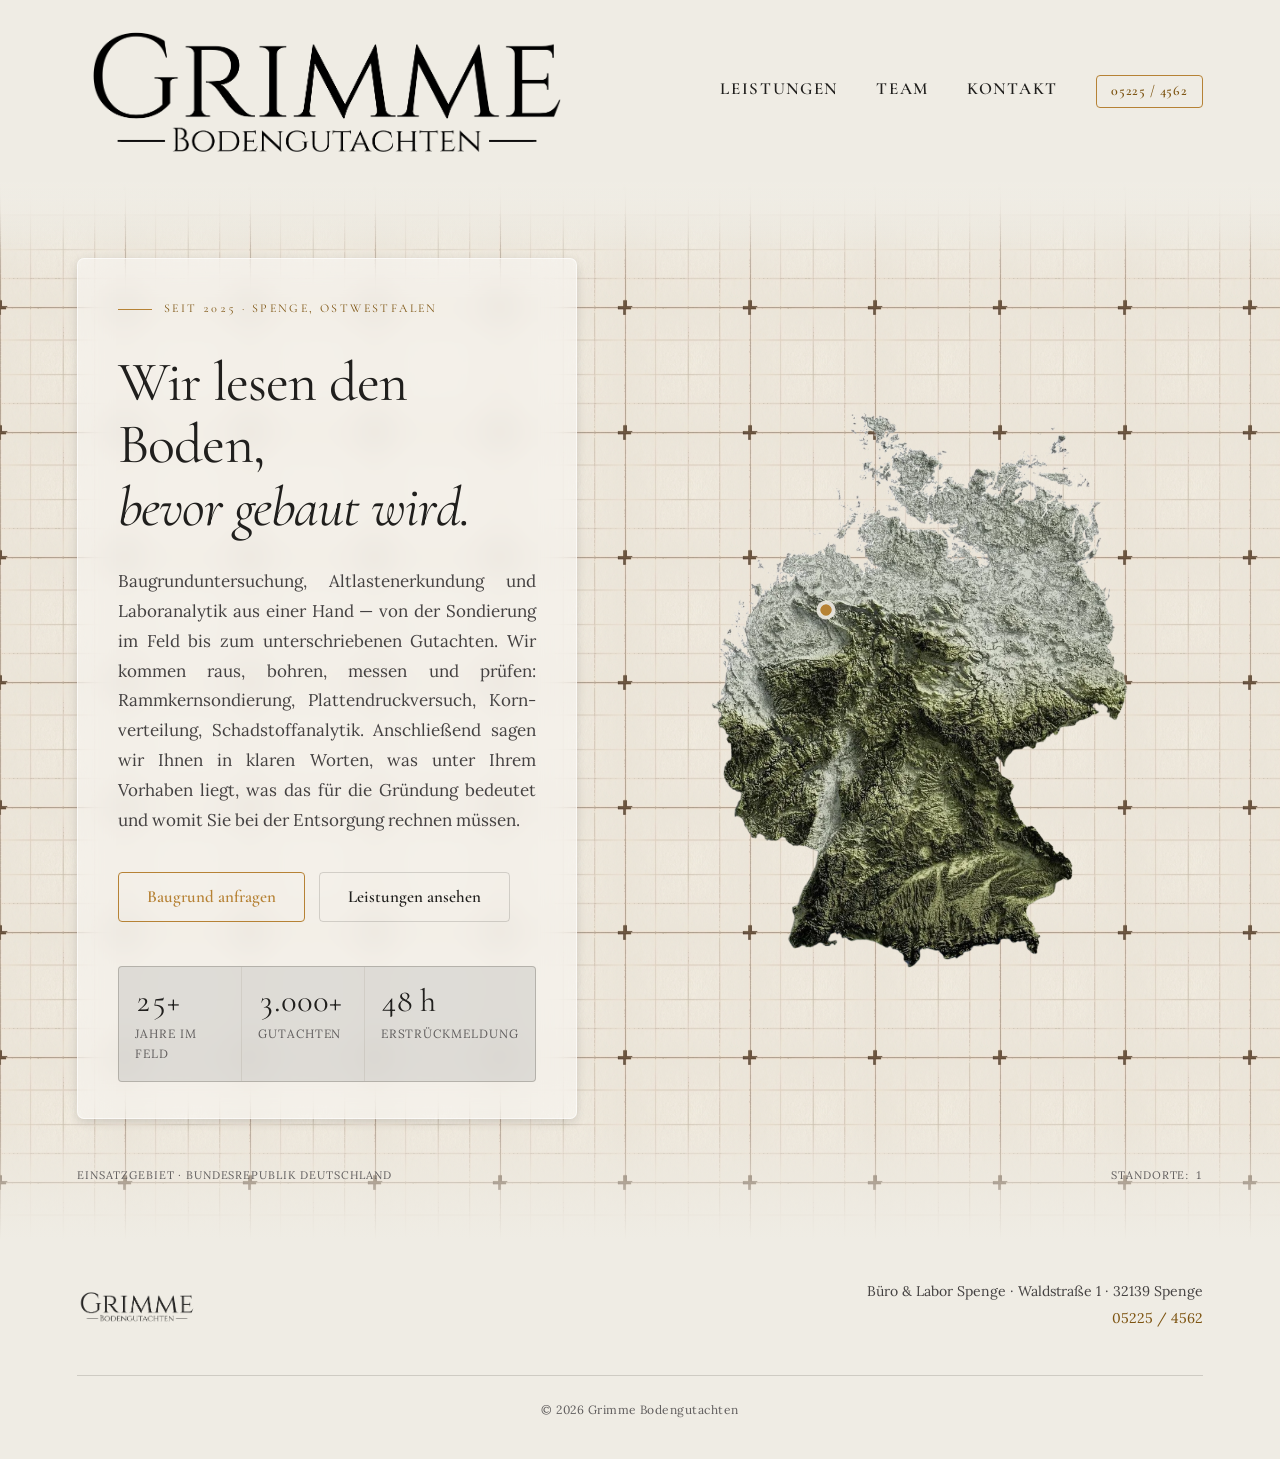
==== index.html @ 7d26dd42 "Initial commit: Grimme Bodengutachten Website" ====
<!DOCTYPE html>
<html lang="de">
<head>
  <meta charset="UTF-8">
  <meta name="viewport" content="width=device-width, initial-scale=1.0">
  <title>Grimme Bodengutachten – Baugrunduntersuchung &amp; Altlastenerkundung in Spenge</title>
  <meta name="description" content="Baugrunduntersuchung, Altlastenerkundung und Laboranalytik aus einer Hand – seit 1998 in Spenge, Ostwestfalen. Rammkernsondierung, Plattendruckversuch, Kornverteilung, Schadstoffanalytik.">

  <link rel="icon" type="image/svg+xml" href="favicon.svg">

  <!-- Google Fonts: Cormorant Garamond (Überschriften) & Lora (Fließtext) -->
  <link rel="preconnect" href="https://fonts.googleapis.com">
  <link rel="preconnect" href="https://fonts.gstatic.com" crossorigin>
  <link href="https://fonts.googleapis.com/css2?family=Cormorant+Garamond:ital,wght@0,400;0,500;0,600;1,400&family=Lora:wght@400;500&display=swap" rel="stylesheet">

  <link rel="stylesheet" href="css/style.css">
</head>
<body>

  <header class="site-header">
    <div class="container header-inner">
      <a href="#" class="logo-link" aria-label="Grimme Bodengutachten – Startseite">
        <img src="Media/logo.png" alt="Grimme Bodengutachten" class="logo-img" width="215" height="63">
      </a>

      <button class="nav-toggle" type="button" aria-label="Menü öffnen" aria-expanded="false" aria-controls="primary-nav">
        <span></span><span></span><span></span>
      </button>

      <nav class="primary-nav" id="primary-nav">
        <a href="#leistungen" class="nav-link">Leistungen</a>
        <a href="#team" class="nav-link">Team</a>
        <a href="#kontakt" class="nav-link">Kontakt</a>
        <a href="tel:052254562" class="btn btn-phone">05225 / 4562</a>
      </nav>
    </div>
  </header>

  <main>
    <section class="hero" id="hero">
      <div class="container hero-grid">

        <div class="hero-content">
          <p class="eyebrow gr-rise" style="animation-delay:80ms">
            <span class="eyebrow-rule" aria-hidden="true"></span>
            Seit 2025 · Spenge, Ostwestfalen
          </p>

          <h1 class="gr-rise" style="animation-delay:140ms">
            Wir lesen den Boden,<br><em>bevor gebaut wird.</em>
          </h1>

          <p class="hero-text gr-rise" style="animation-delay:200ms">
            Baugrunduntersuchung, Altlastenerkundung und Laboranalytik aus einer Hand — von der
            Sondierung im Feld bis zum unterschriebenen Gutachten. Wir kommen raus, bohren, messen
            und prüfen: Rammkernsondierung, Plattendruckversuch, Korn­verteilung, Schadstoffanalytik.
            Anschließend sagen wir Ihnen in klaren Worten, was unter Ihrem Vorhaben liegt, was das
            für die Gründung bedeutet und womit Sie bei der Entsorgung rechnen müssen.
          </p>

          <div class="hero-actions">
            <a href="#kontakt" class="btn btn-primary">Baugrund anfragen</a>
            <a href="#leistungen" class="btn btn-secondary">Leistungen ansehen</a>
          </div>

          <div class="stat-grid gr-rise" style="animation-delay:260ms">
            <div class="stat">
              <div class="stat-value">25+</div>
              <div class="stat-label">Jahre im Feld</div>
            </div>
            <div class="stat">
              <div class="stat-value">3.000+</div>
              <div class="stat-label">Gutachten</div>
            </div>
            <div class="stat">
              <div class="stat-value">48&nbsp;h</div>
              <div class="stat-label">Erstrückmeldung</div>
            </div>
          </div>
        </div>

        <div class="hero-map gr-fade" style="animation-delay:220ms">
          <img src="Media/deutschlandkarte.webp" alt="Topografische Karte Deutschlands – Einsatzgebiet von Grimme Bodengutachten" class="map-image">

          <div class="map-pin-wrap">
            <button type="button" class="map-pin" aria-describedby="pin-tooltip" aria-label="Standort Spenge anzeigen">
              <span class="pin-dot" aria-hidden="true"></span>
              <span class="pin-halo" aria-hidden="true"></span>
            </button>
            <div class="map-tooltip" id="pin-tooltip" role="tooltip">
              <div class="tooltip-label">Büro &amp; Labor</div>
              <div class="tooltip-city">Spenge</div>
              <div class="tooltip-address">Waldstraße 1 · 32139, Spenge</div>
            </div>
          </div>
        </div>
      </div>

      <div class="container hero-meta">
        <span>Einsatzgebiet · Bundesrepublik Deutschland</span>
        <span>Standorte: 1</span>
      </div>
    </section>

    <!--
      Hinweis: Die Abschnitte "Leistungen", "Team" und "Kontakt" sind als
      Navigationsziele bereits verlinkt, aber inhaltlich noch nicht ausgebaut
      (im Originalentwurf gab es nur die Startansicht oben). Hier folgen die
      nächsten Sektionen, sobald Inhalte dafür vorliegen.
    -->
  </main>

  <footer class="site-footer">
    <div class="container footer-inner">
      <div class="footer-brand">
        <img src="Media/logo.png" alt="Grimme Bodengutachten" class="footer-logo">
      </div>
      <div class="footer-contact">
        <p>Büro &amp; Labor Spenge · Waldstraße 1 · 32139 Spenge</p>
        <p><a href="tel:052254562">05225 / 4562</a></p>
      </div>
      <p class="footer-copy">&copy; <span id="year">2026</span> Grimme Bodengutachten</p>
    </div>
  </footer>

  <script src="js/main.js"></script>
</body>
</html>
---- css/style.css ----
/* ==========================================================================
   Grimme Bodengutachten — Stylesheet
   Design-Tokens übernommen aus dem ursprünglichen Entwurf (grimme-landing.html)
   ========================================================================== */

:root {
  /* Farben */
  --color-text: #201f1d;
  --color-accent: #b68235;
  --color-accent-700: #7d5411;
  --color-accent-800: #5a3b0a;
  --color-divider: rgba(32, 31, 29, 0.16);
  --color-surface: #eae9e9;
  --color-canvas: #efece4;
  --color-neutral-700: #605d5d;
  --color-neutral-800: #444141;

  /* Typografie */
  --font-heading: "Cormorant Garamond", Georgia, serif;
  --font-heading-weight: 600;
  --font-body: "Lora", Georgia, serif;

  /* Abstände */
  --space-1: 4px;
  --space-2: 9px;
  --space-3: 14px;
  --space-4: 18px;
  --space-6: 28px;
  --space-8: 37px;

  /* Radien & Schatten */
  --radius-sm: 2px;
  --radius-md: 4px;
  --radius-lg: 7px;
  --shadow-md: 0 3px 10px rgba(45, 43, 43, 0.16);
  --shadow-lg: 0 12px 32px rgba(45, 43, 43, 0.22);

  --container-width: 1190px;
  --text-block-width: 500px;
}

/* ---------------------------------- Reset -------------------------------- */
*, *::before, *::after { box-sizing: border-box; }
html { -webkit-text-size-adjust: 100%; }
body {
  margin: 0;
  background: var(--color-canvas);
  color: var(--color-text);
  font-family: var(--font-body);
  font-size: 16px;
  line-height: 1.6;
}
img { max-width: 100%; display: block; }
h1, h2, h3, h4 {
  font-family: var(--font-heading);
  font-weight: var(--font-heading-weight);
  line-height: 1.12;
  letter-spacing: -0.015em;
  margin: 0 0 var(--space-2);
}
p { margin: 0 0 var(--space-3); }
a { color: var(--color-accent-700); text-decoration: none; }
a:hover { color: var(--color-accent-800); }
:focus-visible { outline: 2px solid var(--color-accent); outline-offset: 2px; }
::selection { background: rgba(182, 130, 53, 0.3); }

.container {
  width: 100%;
  max-width: var(--container-width);
  margin: 0 auto;
  padding: 0 32px;
}

@media (prefers-reduced-motion: reduce) {
  *, *::before, *::after {
    animation-duration: 1ms !important;
    animation-delay: 0ms !important;
    transition-duration: 1ms !important;
  }
}

/* ---------------------------------- Buttons ------------------------------ */
.btn {
  display: inline-flex;
  align-items: center;
  justify-content: center;
  gap: 6px;
  cursor: pointer;
  text-decoration: none;
  font-family: var(--font-heading);
  font-weight: var(--font-heading-weight);
  font-size: 17px;
  line-height: 1.2;
  color: var(--color-text);
  background: transparent;
  border: 1px solid transparent;
  padding: var(--space-3) var(--space-6);
  border-radius: var(--radius-md);
  transition: background-color 160ms cubic-bezier(0.23, 1, 0.32, 1),
              transform 160ms cubic-bezier(0.23, 1, 0.32, 1);
}
.btn:active { transform: scale(0.97); }

.btn-primary { color: var(--color-accent); border-color: var(--color-accent); }
.btn-primary:hover { background: rgba(182, 130, 53, 0.12); color: var(--color-accent); }

.btn-secondary { border-color: var(--color-divider); }
.btn-secondary:hover { background: rgba(32, 31, 29, 0.07); }

.btn-phone {
  font-size: 14px;
  letter-spacing: 0.06em;
  color: var(--color-accent-700);
  border: 1px solid var(--color-accent);
  border-radius: var(--radius-md);
  padding: 7px 14px;
  white-space: nowrap;
}
.btn-phone:hover { background: rgba(182, 130, 53, 0.12); }

/* ---------------------------------- Header ------------------------------- */
.site-header {
  position: sticky;
  top: 0;
  z-index: 20;
  background: var(--color-canvas);
}
.site-header::after {
  content: "";
  position: absolute;
  top: 100%;
  left: 0;
  right: 0;
  height: 64px;
  background: linear-gradient(to bottom, rgba(239, 236, 228, 1) 0%, rgba(239, 236, 228, 0) 100%);
  pointer-events: none;
}
.header-inner {
  display: flex;
  align-items: center;
  justify-content: space-between;
  gap: var(--space-4);
  padding-top: 18px;
  padding-bottom: 18px;
  transition: padding 260ms cubic-bezier(0.23, 1, 0.32, 1);
}
.logo-link { display: block; flex-shrink: 1; min-width: 0; }
.logo-img {
  width: var(--text-block-width);
  height: auto;
  max-width: 100%;
  mix-blend-mode: multiply;
  transition: width 260ms cubic-bezier(0.23, 1, 0.32, 1);
}

/* Kompakter Zustand beim Scrollen: der Header bleibt sticky oben, nimmt
   dann aber deutlich weniger von der Bildschirmhöhe ein. */
.site-header.is-scrolled .header-inner {
  padding-top: 10px;
  padding-bottom: 10px;
}
.site-header.is-scrolled .logo-img {
  width: 210px;
}

.primary-nav {
  display: flex;
  align-items: center;
  gap: 38px;
  flex-shrink: 0; /* nie umbrechen/quetschen – stattdessen schrumpft das Logo */
}
.nav-link {
  color: var(--color-text);
  font-family: var(--font-heading);
  font-weight: 600;
  font-size: 17px;
  letter-spacing: 0.1em;
  text-transform: uppercase;
  padding-bottom: 4px;
  border-bottom: 1px solid transparent;
  white-space: nowrap;
  transition: border-color 160ms ease, color 160ms ease;
}
.nav-link:hover {
  color: var(--color-accent-700);
  border-bottom-color: var(--color-accent);
}

.nav-toggle {
  display: none;
  flex-direction: column;
  justify-content: center;
  gap: 5px;
  width: 40px;
  height: 40px;
  padding: 0;
  border: 1px solid var(--color-divider);
  border-radius: var(--radius-md);
  background: transparent;
  cursor: pointer;
}
.nav-toggle span {
  display: block;
  width: 20px;
  height: 1px;
  margin: 0 auto;
  background: var(--color-text);
  transition: transform 160ms ease, opacity 160ms ease;
}
.nav-toggle[aria-expanded="true"] span:nth-child(1) { transform: translateY(6px) rotate(45deg); }
.nav-toggle[aria-expanded="true"] span:nth-child(2) { opacity: 0; }
.nav-toggle[aria-expanded="true"] span:nth-child(3) { transform: translateY(-6px) rotate(-45deg); }

/* ---------------------------------- Hero --------------------------------- */
.hero {
  position: relative;
  padding-top: 76px;
  padding-bottom: 56px;
  background-image:
    linear-gradient(
      to bottom,
      var(--color-canvas) 0%,
      transparent 96px,
      transparent calc(100% - 120px),
      var(--color-canvas) 100%
    ),
    url("../Media/paper-texture.png");
  background-repeat: no-repeat, repeat;
  background-size: 100% 100%, 125px auto;
  overflow: hidden;
}
.hero-grid {
  display: grid;
  grid-template-columns: minmax(0, var(--text-block-width)) 1fr;
  gap: 64px;
  align-items: start;
}

/* Milchglas-Panel hinter dem Text: hebt die Textspalte vom karierten
   Hintergrund ab und verbessert die Lesbarkeit, ohne die Textur zu verdecken. */
.hero-content {
  background: rgba(255, 255, 255, 0.42);
  backdrop-filter: blur(16px);
  -webkit-backdrop-filter: blur(16px);
  border: 1px solid rgba(255, 255, 255, 0.6);
  border-radius: var(--radius-lg);
  padding: 40px 40px 36px;
  box-shadow: var(--shadow-md);
}

.eyebrow {
  display: flex;
  align-items: center;
  gap: 12px;
  margin-bottom: 32px;
  font-family: var(--font-heading);
  font-size: 12px;
  letter-spacing: 0.2em;
  text-transform: uppercase;
  color: var(--color-accent-700);
  font-feature-settings: "tnum";
}
.eyebrow-rule { width: 34px; height: 1px; background: var(--color-accent); }

.hero-content h1 {
  font-weight: 400;
  font-size: 56px;
  margin-bottom: 28px;
}
.hero-content h1 em { font-weight: 400; font-style: italic; }

.hero-text {
  max-width: var(--text-block-width);
  text-align: justify;
  hyphens: auto;
  font-size: 17px;
  line-height: 1.76;
  color: var(--color-neutral-800);
  margin-bottom: 36px;
}

.hero-actions {
  display: flex;
  flex-wrap: wrap;
  gap: var(--space-3);
  margin-bottom: 44px;
}

.stat-grid {
  display: grid;
  grid-template-columns: repeat(3, 1fr);
  max-width: var(--text-block-width);
  gap: 1px;
  background: var(--color-divider);
  border: 1px solid var(--color-divider);
  border-radius: var(--radius-md);
  overflow: hidden;
}
.stat { background: rgba(255, 255, 255, 0.28); padding: 18px 16px; }
.stat-value {
  font-family: var(--font-heading);
  font-size: 32px;
  line-height: 1;
  font-weight: 400;
  font-feature-settings: "tnum";
}
.stat-label {
  font-size: 12px;
  letter-spacing: 0.08em;
  text-transform: uppercase;
  color: var(--color-neutral-700);
  margin-top: 7px;
}

/* Karten-Visual */
.hero-map {
  position: relative;
  align-self: center;
}
.map-image { width: 100%; height: auto; }

.map-pin-wrap {
  position: absolute;
  left: 29%;
  top: 34%;
}
.map-pin {
  position: relative;
  width: 44px;
  height: 44px;
  margin: 0;
  padding: 0;
  border: 0;
  background: transparent;
  cursor: pointer;
  border-radius: 50%;
}
.pin-dot {
  position: absolute;
  left: 50%;
  top: 50%;
  width: 11px;
  height: 11px;
  border-radius: 50%;
  background: var(--color-accent);
  box-shadow: 0 0 0 4px rgba(239, 236, 228, 0.9);
  transform: translate(-50%, -50%);
}
.pin-halo {
  position: absolute;
  left: 50%;
  top: 50%;
  width: 11px;
  height: 11px;
  border-radius: 50%;
  border: 1px solid var(--color-accent);
  transform: translate(-50%, -50%);
  animation: gr-halo 2.6s cubic-bezier(0.23, 1, 0.32, 1) 1.4s infinite;
  pointer-events: none;
}

.map-tooltip {
  position: absolute;
  left: 36px;
  bottom: 32px;
  width: 230px;
  pointer-events: none;
  transform-origin: 0 100%;
  transition: opacity 180ms cubic-bezier(0.23, 1, 0.32, 1),
              transform 180ms cubic-bezier(0.23, 1, 0.32, 1);
  opacity: 0;
  transform: scale(0.96);
}
.map-pin-wrap:hover .map-tooltip,
.map-pin:focus-visible ~ .map-tooltip,
.map-pin-wrap.is-open .map-tooltip {
  opacity: 1;
  transform: scale(1);
}
.map-tooltip > div:first-child { margin-top: 0; }
.map-tooltip {
  /* Gleiche Milchglas-Optik wie das .hero-content-Panel: runde Kanten,
     halbtransparentes Weiß + Blur statt einer flachen Fläche. */
  background: rgba(255, 255, 255, 0.55);
  backdrop-filter: blur(16px);
  -webkit-backdrop-filter: blur(16px);
  border: 1px solid rgba(255, 255, 255, 0.6);
  border-radius: var(--radius-lg);
  box-shadow: var(--shadow-md);
  padding: 13px 16px 14px;
}
.tooltip-label {
  font-size: 11px;
  letter-spacing: 0.18em;
  text-transform: uppercase;
  color: var(--color-accent-700);
  margin-bottom: 5px;
}
.tooltip-city { font-family: var(--font-heading); font-size: 22px; line-height: 1.1; }
.tooltip-address {
  margin-top: 9px;
  padding-top: 9px;
  border-top: 1px solid var(--color-divider);
  font-size: 13px;
  color: var(--color-neutral-700);
  font-feature-settings: "tnum";
}

.hero-meta {
  display: flex;
  justify-content: space-between;
  margin-top: 48px;
  font-size: 11px;
  letter-spacing: 0.08em;
  text-transform: uppercase;
  color: var(--color-neutral-700);
}
.hero-meta span:last-child { font-feature-settings: "tnum"; }

/* Eintritts-Animationen */
.gr-rise, .gr-fade { animation-fill-mode: both; animation-duration: 620ms; animation-timing-function: cubic-bezier(0.23, 1, 0.32, 1); }
.gr-rise { animation-name: gr-rise; }
.gr-fade { animation-name: gr-fade; animation-duration: 700ms; }

@keyframes gr-rise { from { opacity: 0; transform: translateY(14px); } to { opacity: 1; transform: translateY(0); } }
@keyframes gr-fade { from { opacity: 0; } to { opacity: 1; } }
@keyframes gr-halo {
  0% { transform: translate(-50%, -50%) scale(0.7); opacity: 0.55; }
  70%, 100% { transform: translate(-50%, -50%) scale(2.6); opacity: 0; }
}

/* ---------------------------------- Footer ------------------------------- */
.site-footer {
  padding: 40px 0;
}
.footer-inner {
  display: flex;
  flex-wrap: wrap;
  align-items: center;
  justify-content: space-between;
  gap: var(--space-4);
}
.footer-logo { width: 120px; height: auto; mix-blend-mode: multiply; opacity: 0.85; }
.footer-contact { font-size: 14px; color: var(--color-neutral-800); text-align: right; }
.footer-contact p { margin: 0 0 4px; }
.footer-copy {
  width: 100%;
  margin: 24px 0 0;
  padding-top: 24px;
  border-top: 1px solid var(--color-divider);
  font-size: 12px;
  letter-spacing: 0.04em;
  color: var(--color-neutral-700);
  text-align: center;
}

/* ---------------------------------- Responsive --------------------------- */
@media (max-width: 1024px) {
  .hero-grid { grid-template-columns: minmax(0, 460px) 1fr; gap: 40px; }
  .hero-content h1 { font-size: 46px; }
}

@media (max-width: 860px) {
  .nav-toggle { display: flex; }
  .primary-nav {
    position: absolute;
    top: 100%;
    left: 0;
    right: 0;
    z-index: 2; /* über dem .site-header::after-Verlauf, sonst wäscht
                   dieser den obersten Menüpunkt aus */
    display: none;
    flex-direction: column;
    align-items: flex-start;
    gap: var(--space-4);
    /* Kein harter Rand: der Hintergrund selbst blendet unten in
       transparent aus, damit die Panel-Kante in die Karo-Textur
       darunter ausläuft statt abrupt zu enden. */
    background-image: linear-gradient(
      to bottom,
      var(--color-canvas) 0%,
      var(--color-canvas) calc(100% - 56px),
      transparent 100%
    );
    padding: var(--space-4) 32px 80px;
  }
  .primary-nav.is-open { display: flex; }
  .header-inner { position: relative; }

  .hero-grid { grid-template-columns: 1fr; }
  .hero-map { order: -1; max-width: 420px; margin: 0 auto 8px; }
  .hero-content h1 { font-size: 40px; }
  .hero-text { text-align: left; }
}

@media (max-width: 560px) {
  .container { padding: 0 20px; }
  .hero { padding-top: 40px; }
  .hero-content h1 { font-size: 34px; }
  .stat-grid { grid-template-columns: 1fr; }
  .hero-actions { flex-direction: column; align-items: stretch; }
  .hero-actions .btn { text-align: center; }
  .footer-contact { text-align: left; }
  .footer-inner { justify-content: flex-start; }
}
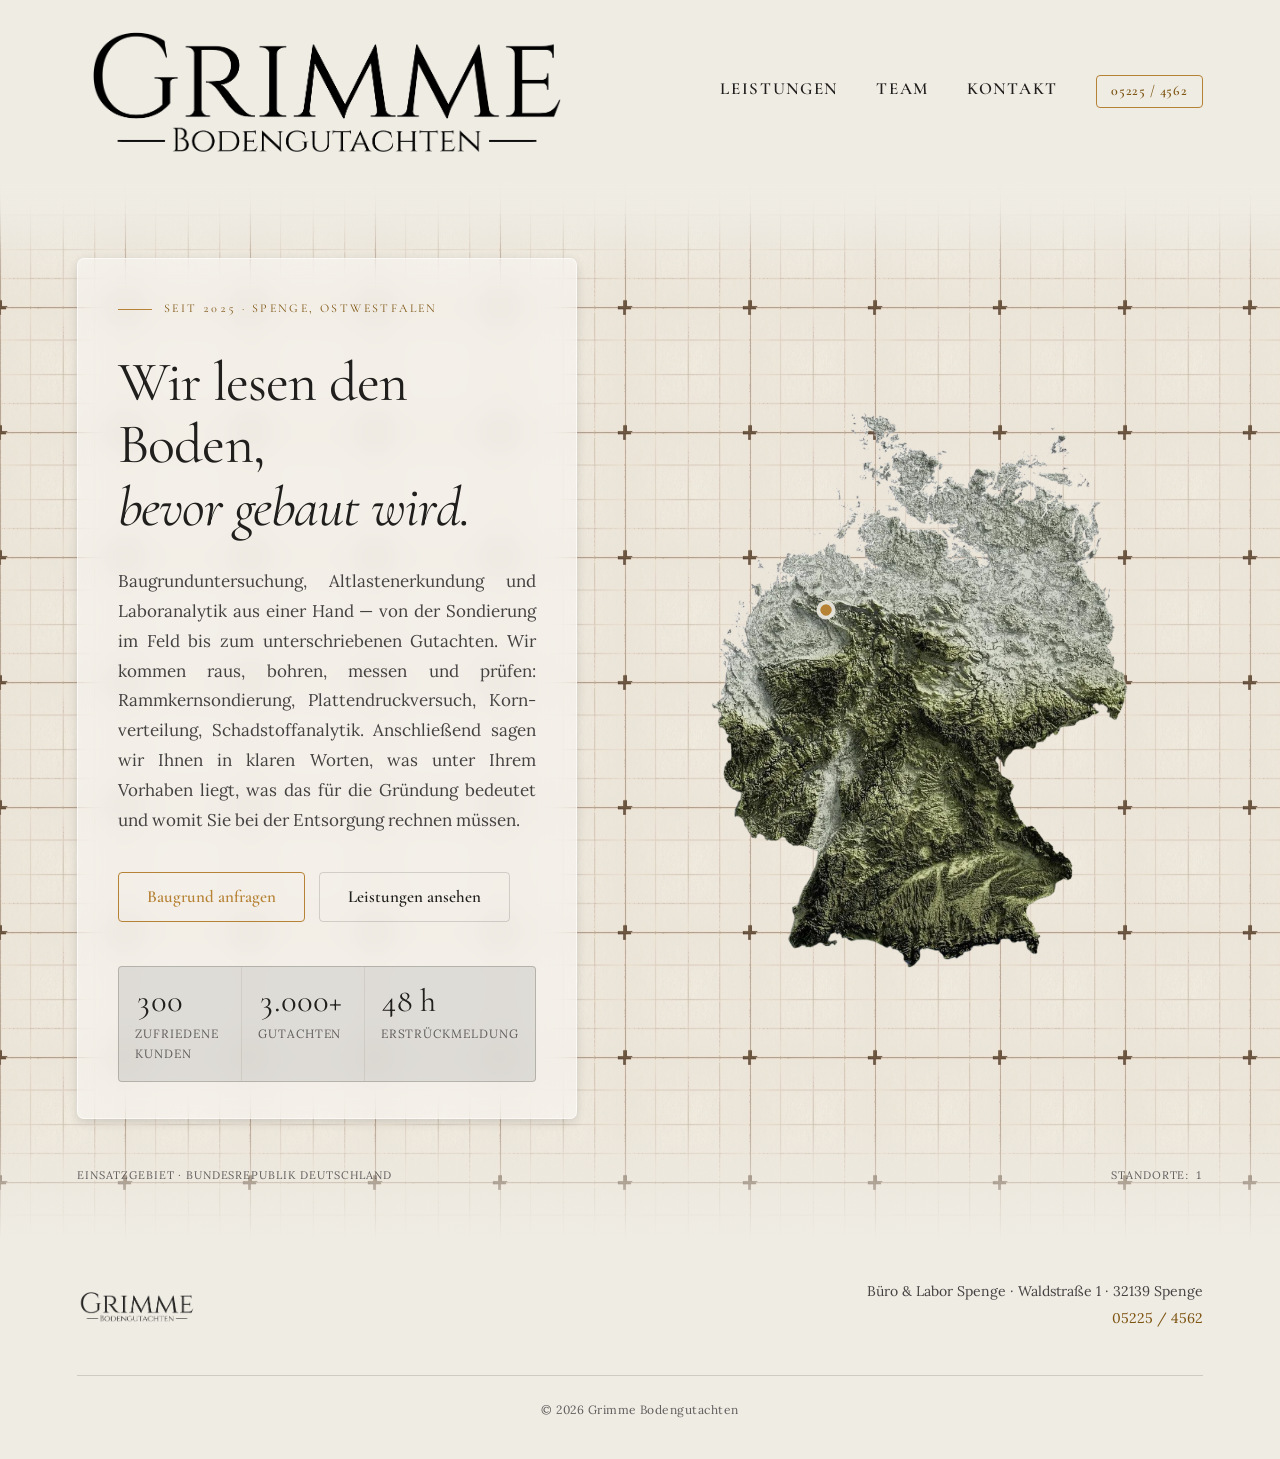
==== commit ea9780f7: "Update index.html Text Anapssung Kunden" ====
--- a/index.html
+++ b/index.html
@@ -65,8 +65,8 @@
 
           <div class="stat-grid gr-rise" style="animation-delay:260ms">
             <div class="stat">
-              <div class="stat-value">25+</div>
-              <div class="stat-label">Jahre im Feld</div>
+              <div class="stat-value">300</div>
+              <div class="stat-label">Zufriedene Kunden</div>
             </div>
             <div class="stat">
               <div class="stat-value">3.000+</div>
--- a/css/style.css
+++ b/css/style.css
@@ -345,6 +345,19 @@
   background: var(--color-accent);
   box-shadow: 0 0 0 4px rgba(239, 236, 228, 0.9);
   transform: translate(-50%, -50%);
+  transition: transform 160ms cubic-bezier(0.23, 1, 0.32, 1);
+  animation: gr-pin-pulse 2.2s ease-in-out infinite;
+}
+/* Deutlicheres Press-Feedback als reines :hover, das auf Touch-Geräten
+   ohnehin nicht greift – Bewegung pausiert für den Moment des Antippens. */
+.map-pin:hover .pin-dot,
+.map-pin:focus-visible .pin-dot {
+  animation-play-state: paused;
+  transform: translate(-50%, -50%) scale(1.25);
+}
+.map-pin:active .pin-dot {
+  animation-play-state: paused;
+  transform: translate(-50%, -50%) scale(0.85);
 }
 .pin-halo {
   position: absolute;
@@ -427,6 +440,10 @@
 @keyframes gr-halo {
   0% { transform: translate(-50%, -50%) scale(0.7); opacity: 0.55; }
   70%, 100% { transform: translate(-50%, -50%) scale(2.6); opacity: 0; }
+}
+@keyframes gr-pin-pulse {
+  0%, 100% { transform: translate(-50%, -50%) scale(1); }
+  50% { transform: translate(-50%, -50%) scale(1.22); }
 }
 
 /* ---------------------------------- Footer ------------------------------- */
@@ -460,8 +477,24 @@
   .hero-content h1 { font-size: 46px; }
 }
 
+/* In diesem schmalen Zwischenbereich ist die Kartenspalte proportional
+   breit genug, dass der Pin weit rechts landet und das Standort-Feld
+   (230px, siehe .map-tooltip) sonst über den Rand hinausragt. */
+@media (min-width: 861px) and (max-width: 920px) {
+  .map-tooltip { left: 16px; width: 150px; }
+}
+
 @media (max-width: 860px) {
-  .nav-toggle { display: flex; }
+  /* Ganz oben (ungescrollt) ist der Menü-Button noch unsichtbar, damit
+     das Logo mittig steht. Sobald der Header in den kompakten
+     is-scrolled-Zustand wechselt, taucht der Button rechts auf und das
+     Logo rückt dafür nach links – siehe js/main.js applyScrolledState(). */
+  .nav-toggle { display: none; }
+  .header-inner { justify-content: center; }
+
+  .site-header.is-scrolled .nav-toggle { display: flex; }
+  .site-header.is-scrolled .header-inner { justify-content: space-between; }
+
   .primary-nav {
     position: absolute;
     top: 100%;
@@ -502,4 +535,11 @@
   .hero-actions .btn { text-align: center; }
   .footer-contact { text-align: left; }
   .footer-inner { justify-content: flex-start; }
-}
+
+  /* Das Standort-Feld ist absolut zum Pin positioniert – auf schmalen
+     Screens reicht sein fester Wert (230px) bis dicht an den
+     Webseitenrand. Schmaler machen und über max-width zusätzlich an
+     die Viewport-Breite koppeln, damit auch auf sehr kleinen Handys
+     ein Abstand zum Rand bleibt. */
+  .map-tooltip { left: 16px; width: 150px; max-width: calc(100vw - 48px); }
+}
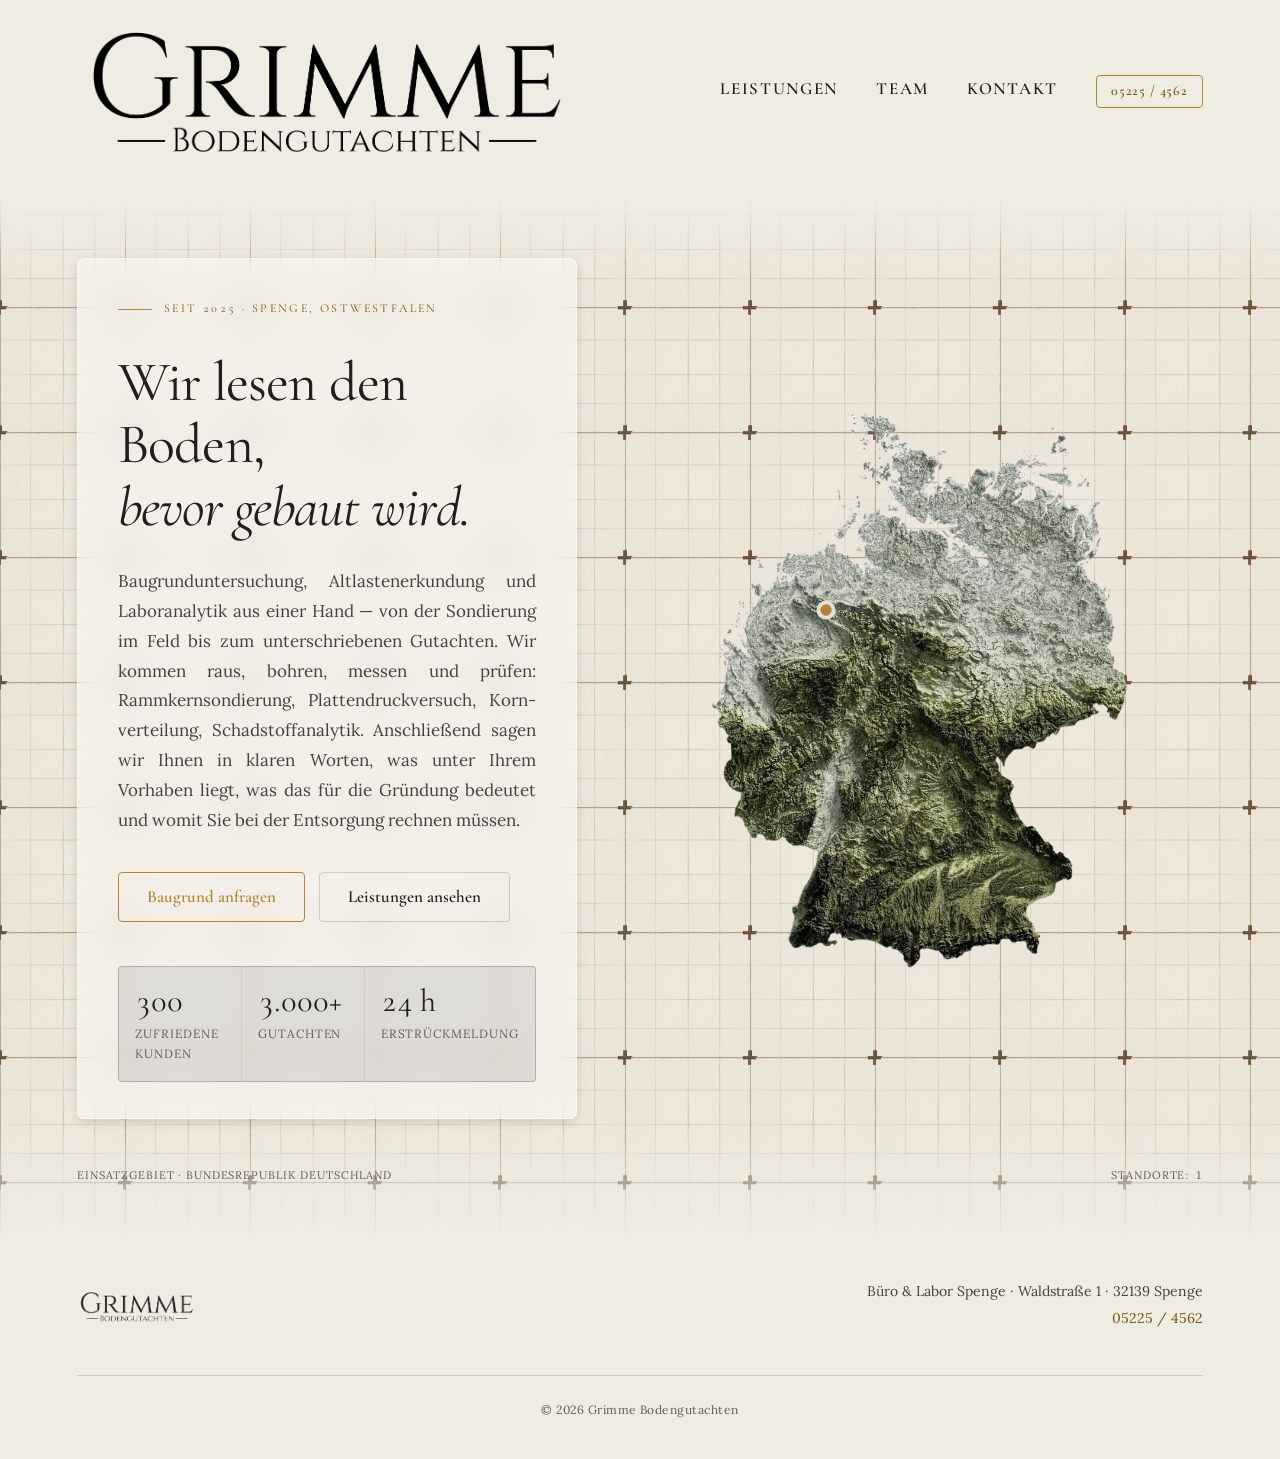
==== commit 6009028d: "Update index.html" ====
--- a/index.html
+++ b/index.html
@@ -73,7 +73,7 @@
               <div class="stat-label">Gutachten</div>
             </div>
             <div class="stat">
-              <div class="stat-value">48&nbsp;h</div>
+              <div class="stat-value">24&nbsp;h</div>
               <div class="stat-label">Erstrückmeldung</div>
             </div>
           </div>
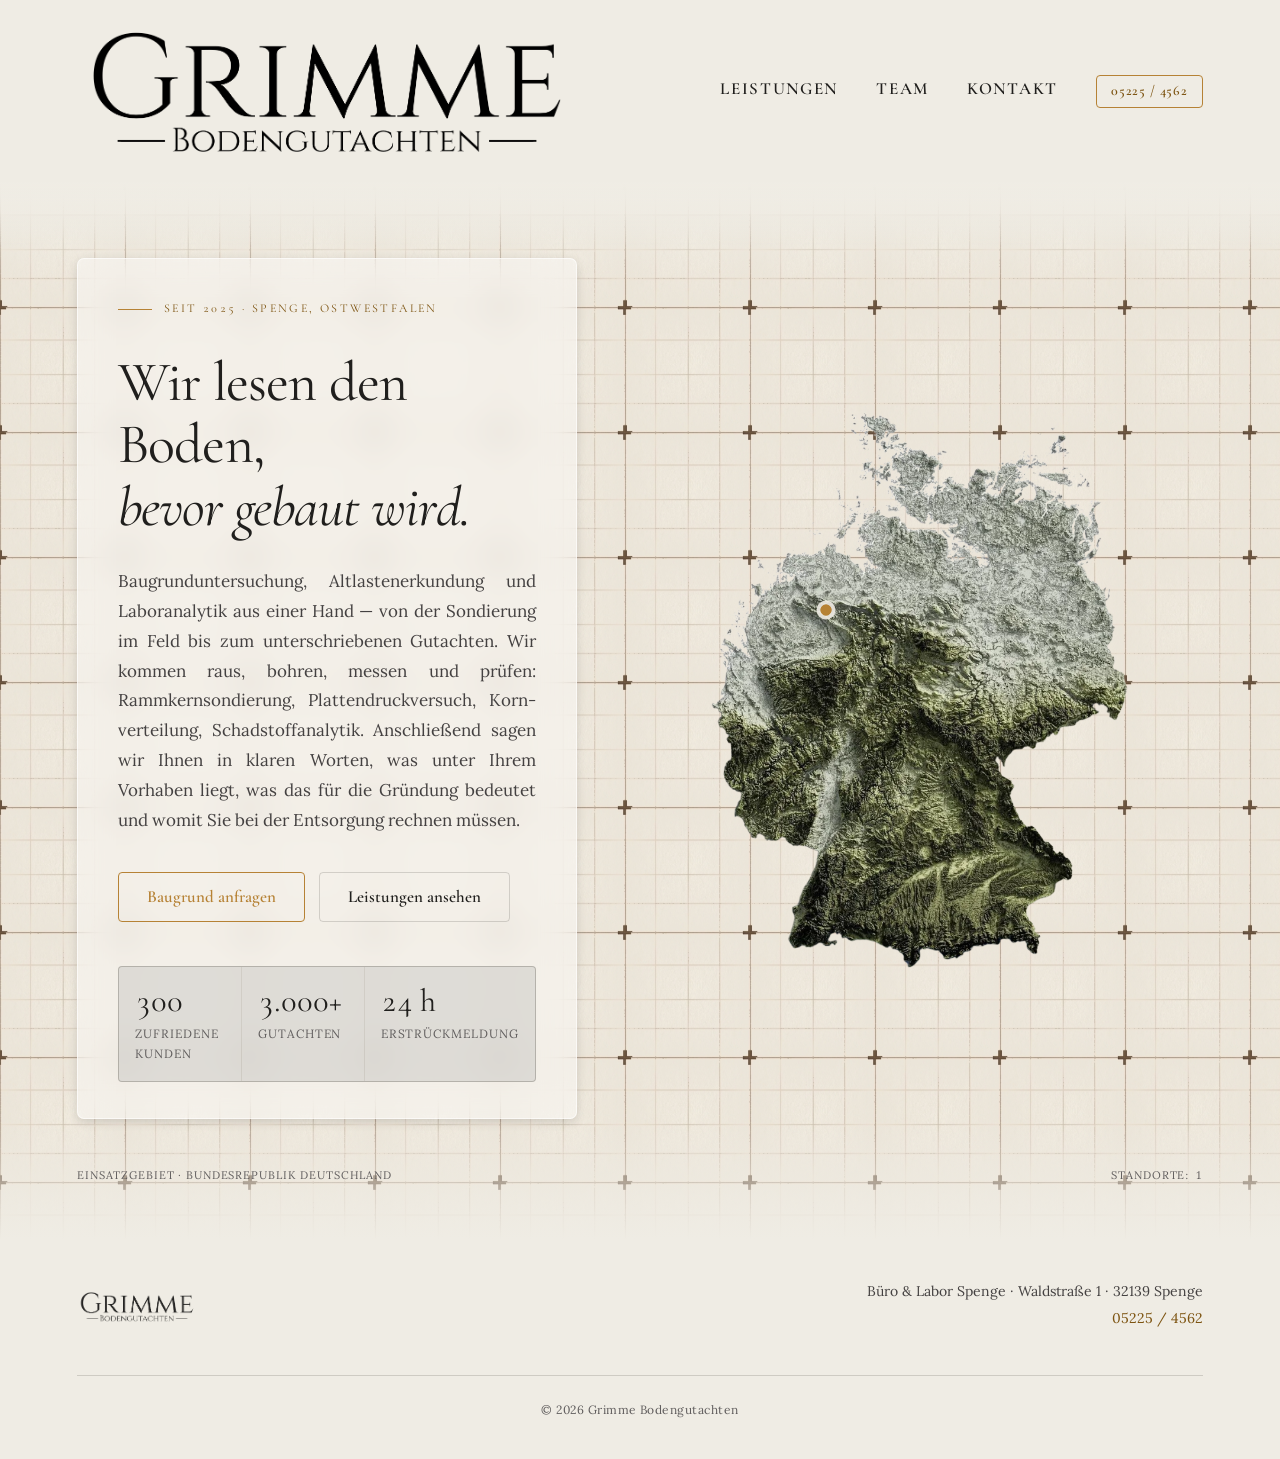
==== commit d541feeb: "Update index.html" ====
--- a/index.html
+++ b/index.html
@@ -4,7 +4,7 @@
   <meta charset="UTF-8">
   <meta name="viewport" content="width=device-width, initial-scale=1.0">
   <title>Grimme Bodengutachten – Baugrunduntersuchung &amp; Altlastenerkundung in Spenge</title>
-  <meta name="description" content="Baugrunduntersuchung, Altlastenerkundung und Laboranalytik aus einer Hand – seit 1998 in Spenge, Ostwestfalen. Rammkernsondierung, Plattendruckversuch, Kornverteilung, Schadstoffanalytik.">
+  <meta name="description" content="Baugrunduntersuchung, Altlastenerkundung und Laboranalytik aus einer Hand – seit 2025 in Spenge, Ostwestfalen. Rammkernsondierung, Plattendruckversuch, Kornverteilung, Schadstoffanalytik.">
 
   <link rel="icon" type="image/svg+xml" href="favicon.svg">
 
